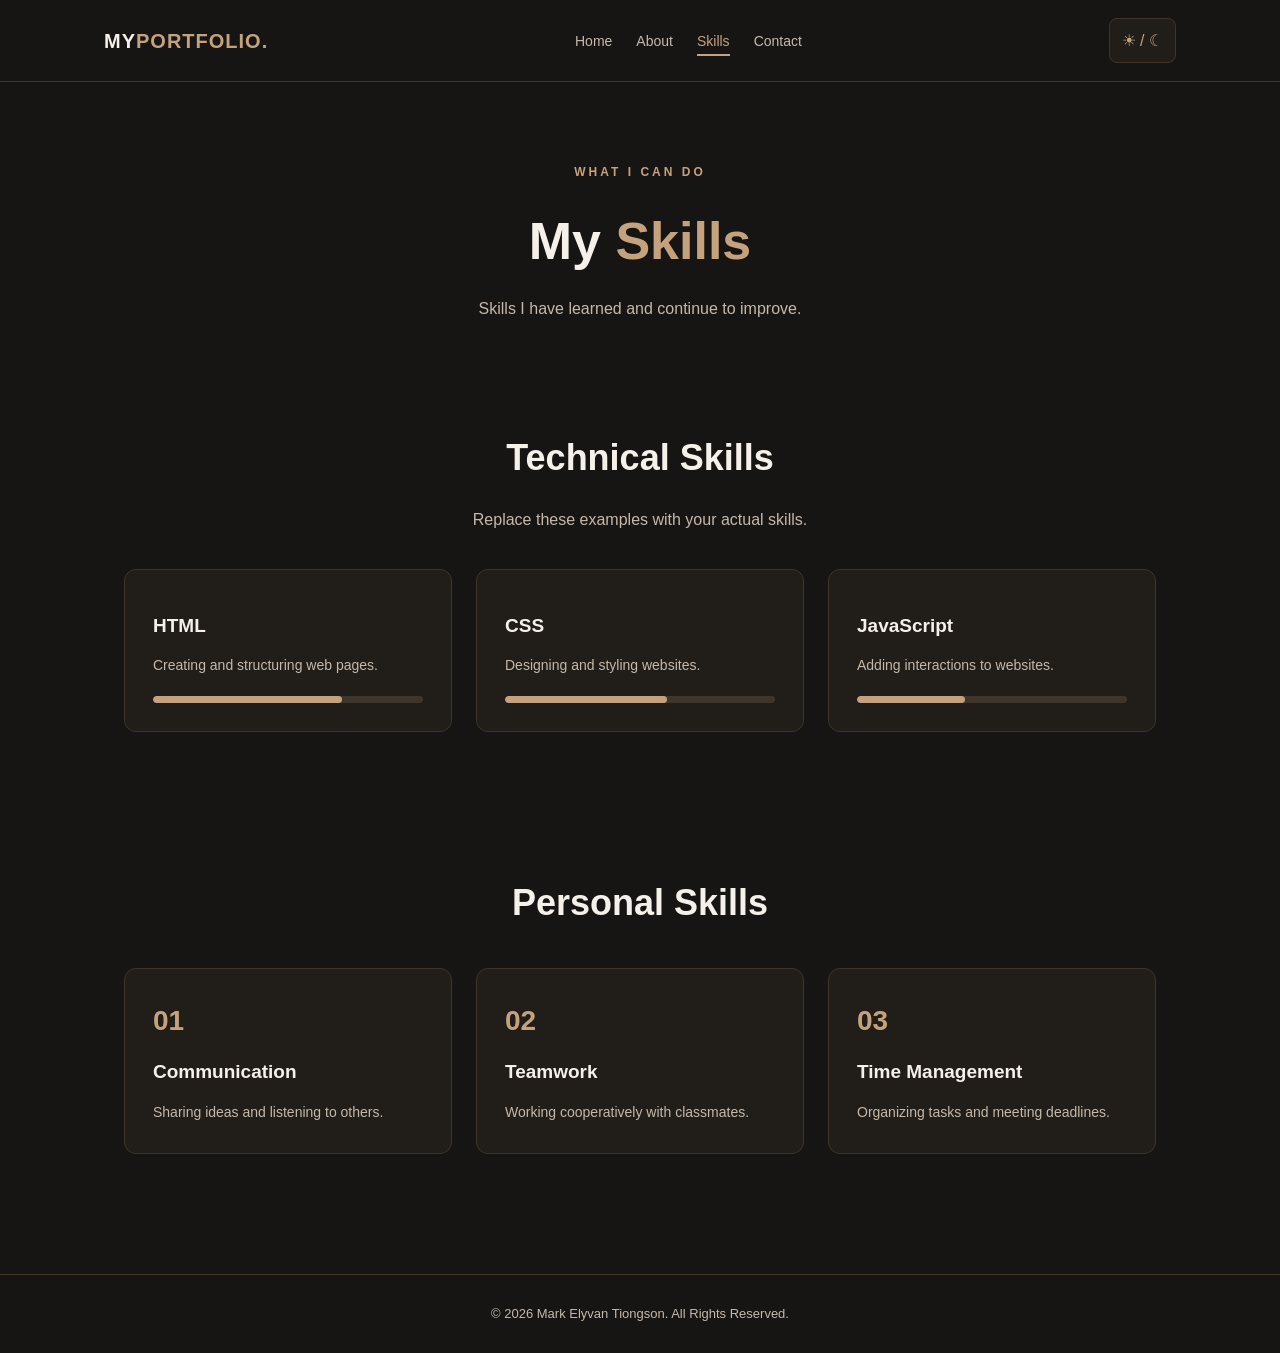
==== skills.html @ eeb558e2 "Add files via upload" ====
<!DOCTYPE html>
<html lang="en">
<head>
    <meta charset="UTF-8">
    <meta name="viewport" content="width=device-width, initial-scale=1.0">
    <title>My Skills | My Portfolio</title>
    <link rel="stylesheet" href="style.css">
    <script src="script.js" defer></script>
</head>
<body>

<header>
    <nav class="navbar">
        <a href="index.html" class="logo">MY<span>PORTFOLIO.</span></a>
        <ul class="nav-links">
            <li><a href="index.html">Home</a></li>
            <li><a href="about.html">About</a></li>
            <li><a class="active" href="skills.html">Skills</a></li>
            <li><a href="contact.html">Contact</a></li>
        </ul>
        <button id="themeToggle" class="theme-btn"
            aria-label="Toggle dark and light mode">☀ / ☾</button>
    </nav>
</header>

<main class="page-container">
    <section class="page-heading">
        <p class="eyebrow">WHAT I CAN DO</p>
        <h1>My <span>Skills</span></h1>
        <p>Skills I have learned and continue to improve.</p>
    </section>

    <section class="section">
        <div class="section-heading">
            <h2>Technical Skills</h2>
            <p>Replace these examples with your actual skills.</p>
        </div>

        <div class="card-grid">
            <div class="card skill-card">
                <h3>HTML</h3>
                <p>Creating and structuring web pages.</p>
                <div class="skill-bar"><span style="width:70%"></span></div>
            </div>

            <div class="card skill-card">
                <h3>CSS</h3>
                <p>Designing and styling websites.</p>
                <div class="skill-bar"><span style="width:60%"></span></div>
            </div>

            <div class="card skill-card">
                <h3>JavaScript</h3>
                <p>Adding interactions to websites.</p>
                <div class="skill-bar"><span style="width:40%"></span></div>
            </div>
        </div>
    </section>

    <section class="section">
        <div class="section-heading">
            <h2>Personal Skills</h2>
        </div>

        <div class="card-grid">
            <div class="card">
                <div class="card-icon">01</div>
                <h3>Communication</h3>
                <p>Sharing ideas and listening to others.</p>
            </div>
            <div class="card">
                <div class="card-icon">02</div>
                <h3>Teamwork</h3>
                <p>Working cooperatively with classmates.</p>
            </div>
            <div class="card">
                <div class="card-icon">03</div>
                <h3>Time Management</h3>
                <p>Organizing tasks and meeting deadlines.</p>
            </div>
        </div>
    </section>
</main>

<footer>
    <p>© <span id="year"></span> Mark Elyvan Tiongson. All Rights Reserved.</p>
</footer>
<button id="backToTop" aria-label="Back to top">↑</button>
</body>
</html>
---- style.css ----
:root {
    --bg: #171513;
    --surface: #211d19;
    --surface-hover: #2b241e;
    --brown: #c5a27e;
    --brown-dark: #9b7856;
    --text: #f5f0e9;
    --muted: #c4b9ac;
    --border: #40352b;
    --shadow: rgba(0, 0, 0, 0.25);
}

body.light-mode {
    --bg: #f5f0e9;
    --surface: #ffffff;
    --surface-hover: #eee3d5;
    --brown: #896443;
    --brown-dark: #68482c;
    --text: #211d19;
    --muted: #62574d;
    --border: #d8c6b2;
    --shadow: rgba(55, 40, 25, 0.10);
}

* {
    margin: 0;
    padding: 0;
    box-sizing: border-box;
}

html {
    scroll-behavior: smooth;
    scroll-padding-top: 90px;
}

body {
    font-family: Arial, Helvetica, sans-serif;
    background: var(--bg);
    color: var(--text);
    line-height: 1.7;
    transition: background 0.3s, color 0.3s;
}

a {
    color: inherit;
    text-decoration: none;
}

button {
    font: inherit;
    cursor: pointer;
}

img {
    max-width: 100%;
}

header {
    position: sticky;
    top: 0;
    z-index: 100;
    background: var(--bg);
    border-bottom: 1px solid var(--border);
}

.navbar {
    max-width: 1200px;
    margin: auto;
    padding: 18px 5%;
    display: flex;
    align-items: center;
    justify-content: space-between;
    gap: 20px;
}

.logo {
    font-size: 20px;
    font-weight: 800;
    letter-spacing: 1px;
    white-space: nowrap;
}

.logo span {
    color: var(--brown);
}

.nav-links {
    display: flex;
    list-style: none;
    align-items: center;
    gap: 24px;
}

.nav-links a {
    color: var(--muted);
    font-size: 14px;
    transition: color 0.25s;
}

.nav-links a:hover,
.nav-links a.active {
    color: var(--brown);
}

.nav-links a.active {
    border-bottom: 2px solid var(--brown);
    padding-bottom: 5px;
}

.theme-btn {
    background: var(--surface);
    color: var(--brown);
    border: 1px solid var(--border);
    border-radius: 8px;
    padding: 8px 12px;
    white-space: nowrap;
}

.theme-btn:hover {
    background: var(--brown);
    color: var(--bg);
}


.hero {
    max-width: 1200px;
    min-height: 580px;
    margin: auto;
    padding: 80px 7%;
    display: flex;
    align-items: center;
    justify-content: space-between;
    gap: 60px;
}

.hero-text {
    flex: 1;
}

.eyebrow {
    color: var(--brown);
    font-size: 12px;
    font-weight: bold;
    letter-spacing: 3px;
    margin-bottom: 14px;
}

.hero h1 {
    font-size: clamp(36px, 5vw, 58px);
    line-height: 1.2;
    margin-bottom: 12px;
}

.hero h1 span,
h1 span,
h2 span {
    color: var(--brown);
}

.hero h2 {
    color: var(--muted);
    font-size: 19px;
    font-weight: normal;
    margin-bottom: 20px;
}

.hero-text > p:not(.eyebrow) {
    max-width: 530px;
    color: var(--muted);
    margin-bottom: 28px;
}

.hero-buttons {
    display: flex;
    flex-wrap: wrap;
    gap: 14px;
}

.btn {
    display: inline-block;
    background: var(--brown);
    color: #171513;
    padding: 12px 22px;
    border: 1px solid var(--brown);
    border-radius: 6px;
    font-size: 14px;
    font-weight: bold;
    transition: 0.25s;
}

.btn:hover {
    background: var(--brown-dark);
    border-color: var(--brown-dark);
    color: white;
    transform: translateY(-3px);
}

.btn-outline {
    background: transparent;
    color: var(--brown);
}

.btn-outline:hover {
    background: var(--brown);
    color: #171513;
}

.hero-image {
    position: relative;
    width: 300px;
    height: 370px;
    flex-shrink: 0;
    border: 2px solid var(--brown);
    border-radius: 150px 150px 18px 18px;
    background: var(--surface);
    overflow: hidden;
    box-shadow: 15px 15px 0 var(--surface-hover);
}

.hero-image img {
    width: 100%;
    height: 100%;
    object-fit: cover;
    position: relative;
    z-index: 2;
}

.image-placeholder {
    position: absolute;
    inset: 0;
    display: flex;
    align-items: center;
    justify-content: center;
    text-align: center;
    color: var(--brown);
    font-size: 14px;
    letter-spacing: 2px;
}


.section {
    max-width: 1200px;
    margin: auto;
    padding: 70px 7%;
}

.intro-section {
    text-align: center;
    max-width: 900px;
}

.intro-section h2,
.section-heading h2 {
    font-size: clamp(26px, 4vw, 36px);
    margin-bottom: 18px;
}

.intro-section > p:not(.eyebrow),
.section-heading > p:not(.eyebrow) {
    color: var(--muted);
}

.text-link {
    display: inline-block;
    color: var(--brown);
    font-weight: bold;
    margin-top: 15px;
    transition: 0.2s;
}

.text-link:hover {
    color: var(--brown-dark);
    transform: translateX(4px);
}

.section-heading {
    text-align: center;
    margin-bottom: 35px;
}


.card-grid {
    display: grid;
    grid-template-columns: repeat(3, minmax(0, 1fr));
    gap: 24px;
}

.card {
    display: block;
    background: var(--surface);
    border: 1px solid var(--border);
    border-radius: 12px;
    padding: 28px;
    transition: transform 0.25s, border-color 0.25s,
                background 0.25s, box-shadow 0.25s;
}

.card:hover {
    transform: translateY(-7px);
    border-color: var(--brown);
    background: var(--surface-hover);
    box-shadow: 0 12px 30px var(--shadow);
}

.card h3 {
    margin: 12px 0;
    color: var(--text);
    font-size: 19px;
}

.card p {
    color: var(--muted);
    font-size: 14px;
}

.card-icon {
    color: var(--brown);
    font-size: 28px;
    font-weight: bold;
}

.page-container {
    max-width: 1200px;
    margin: auto;
    min-height: 65vh;
}

.page-heading {
    padding: 80px 7% 35px;
    text-align: center;
}

.page-heading h1 {
    font-size: clamp(36px, 5vw, 52px);
    margin-bottom: 10px;
}

.page-heading > p:last-child {
    color: var(--muted);
}


.about-layout {
    padding: 40px 7% 70px;
    display: grid;
    grid-template-columns: 300px 1fr;
    gap: 50px;
    align-items: start;
}

.about-photo {
    height: 350px;
    background: var(--surface);
    border: 2px solid var(--brown);
    border-radius: 12px;
    overflow: hidden;
}

.about-photo img {
    width: 100%;
    height: 100%;
    object-fit: cover;
}

.about-content h2 {
    font-size: 30px;
    margin-bottom: 15px;
}

.about-content p {
    color: var(--muted);
    margin-bottom: 16px;
}

.about-content .btn {
    margin-top: 5px;
}

.more-info {
    margin-top: 22px;
    padding: 20px;
    background: var(--surface);
    border-left: 3px solid var(--brown);
    border-radius: 6px;
}

.more-info strong {
    color: var(--brown);
}

.hidden {
    display: none !important;
}


.skill-bar {
    height: 7px;
    width: 100%;
    background: var(--border);
    border-radius: 10px;
    margin-top: 18px;
    overflow: hidden;
}

.skill-bar span {
    display: block;
    height: 100%;
    background: var(--brown);
    border-radius: 10px;
}

.note {
    color: var(--muted);
    font-size: 13px;
    margin-top: 30px;
    padding: 18px;
    border-left: 3px solid var(--brown);
    background: var(--surface);
}


.contact-layout {
    padding: 30px 7% 50px;
    display: grid;
    grid-template-columns: repeat(2, minmax(0, 1fr));
    gap: 24px;
}

.contact-card {
    text-align: center;
    overflow-wrap: anywhere;
}


footer {
    padding: 28px 5%;
    margin-top: 50px;
    border-top: 1px solid var(--border);
    text-align: center;
    color: var(--muted);
    font-size: 13px;
}

footer p + p {
    margin-top: 5px;
}


#backToTop {
    position: fixed;
    right: 24px;
    bottom: 24px;
    display: none;
    width: 45px;
    height: 45px;
    border: none;
    border-radius: 50%;
    background: var(--brown);
    color: #171513;
    font-size: 23px;
    z-index: 99;
    box-shadow: 0 4px 15px var(--shadow);
}

#backToTop:hover {
    background: var(--brown-dark);
    color: white;
}


@media (max-width: 900px) {
    .navbar {
        flex-wrap: wrap;
    }

    .nav-links {
        order: 3;
        width: 100%;
        justify-content: center;
        flex-wrap: wrap;
        gap: 14px 20px;
    }

    .hero {
        gap: 35px;
    }

    .hero-image {
        width: 240px;
        height: 310px;
    }

    .card-grid {
        grid-template-columns: repeat(2, minmax(0, 1fr));
    }

    .about-layout {
        grid-template-columns: 230px 1fr;
        gap: 30px;
    }
}

@media (max-width: 600px) {
    .navbar {
        padding: 15px 5%;
    }

    .logo {
        font-size: 17px;
    }

    .nav-links {
        gap: 10px 15px;
    }

    .nav-links a {
        font-size: 12px;
    }

    .hero {
        padding: 55px 7%;
        flex-direction: column-reverse;
        text-align: center;
    }

    .hero-image {
        width: 220px;
        height: 280px;
    }

    .hero-buttons {
        justify-content: center;
    }

    .card-grid,
    .contact-layout {
        grid-template-columns: 1fr;
    }

    .section {
        padding: 50px 7%;
    }

    .page-heading {
        padding: 55px 7% 25px;
    }

    .about-layout {
        grid-template-columns: 1fr;
        padding: 25px 7% 50px;
    }

    .about-photo {
        width: 100%;
        max-width: 280px;
        margin: auto;
    }

    .about-content h2 {
        font-size: 25px;
    }

    .card {
        padding: 22px;
    }
}
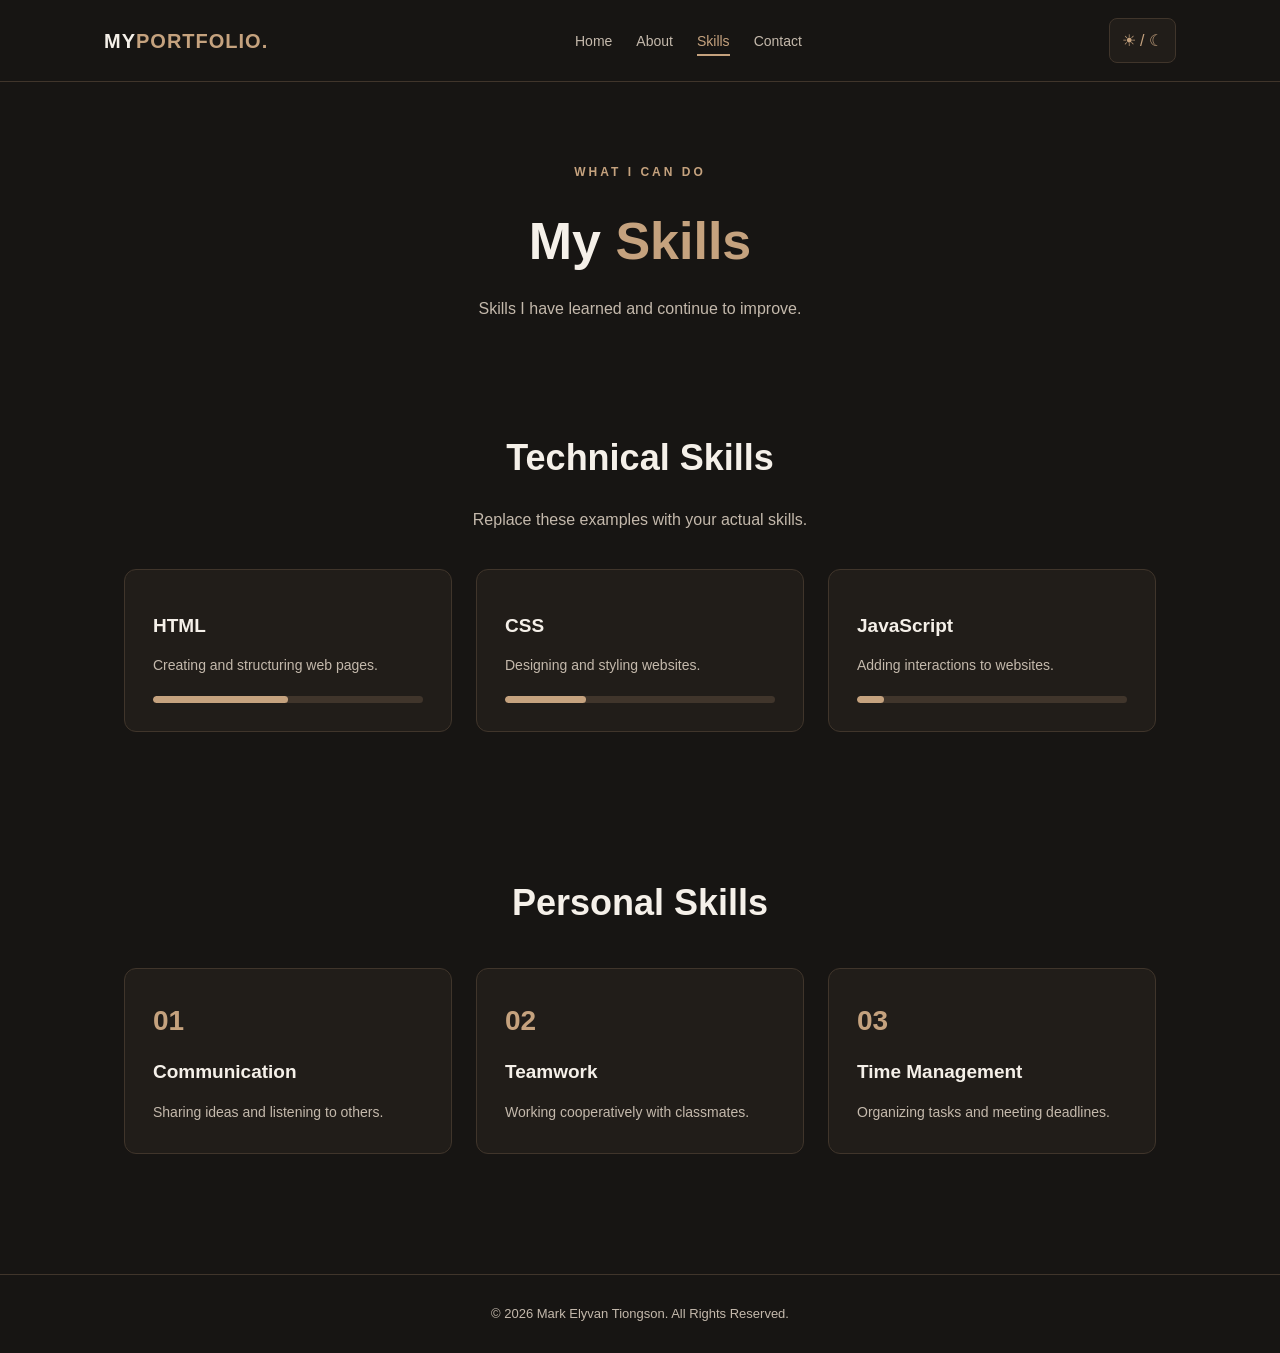
==== commit eade79ed: "Update skills.html" ====
--- a/skills.html
+++ b/skills.html
@@ -40,19 +40,19 @@
             <div class="card skill-card">
                 <h3>HTML</h3>
                 <p>Creating and structuring web pages.</p>
-                <div class="skill-bar"><span style="width:70%"></span></div>
+                <div class="skill-bar"><span style="width:50%"></span></div>
             </div>
 
             <div class="card skill-card">
                 <h3>CSS</h3>
                 <p>Designing and styling websites.</p>
-                <div class="skill-bar"><span style="width:60%"></span></div>
+                <div class="skill-bar"><span style="width:30%"></span></div>
             </div>
 
             <div class="card skill-card">
                 <h3>JavaScript</h3>
                 <p>Adding interactions to websites.</p>
-                <div class="skill-bar"><span style="width:40%"></span></div>
+                <div class="skill-bar"><span style="width:10%"></span></div>
             </div>
         </div>
     </section>
